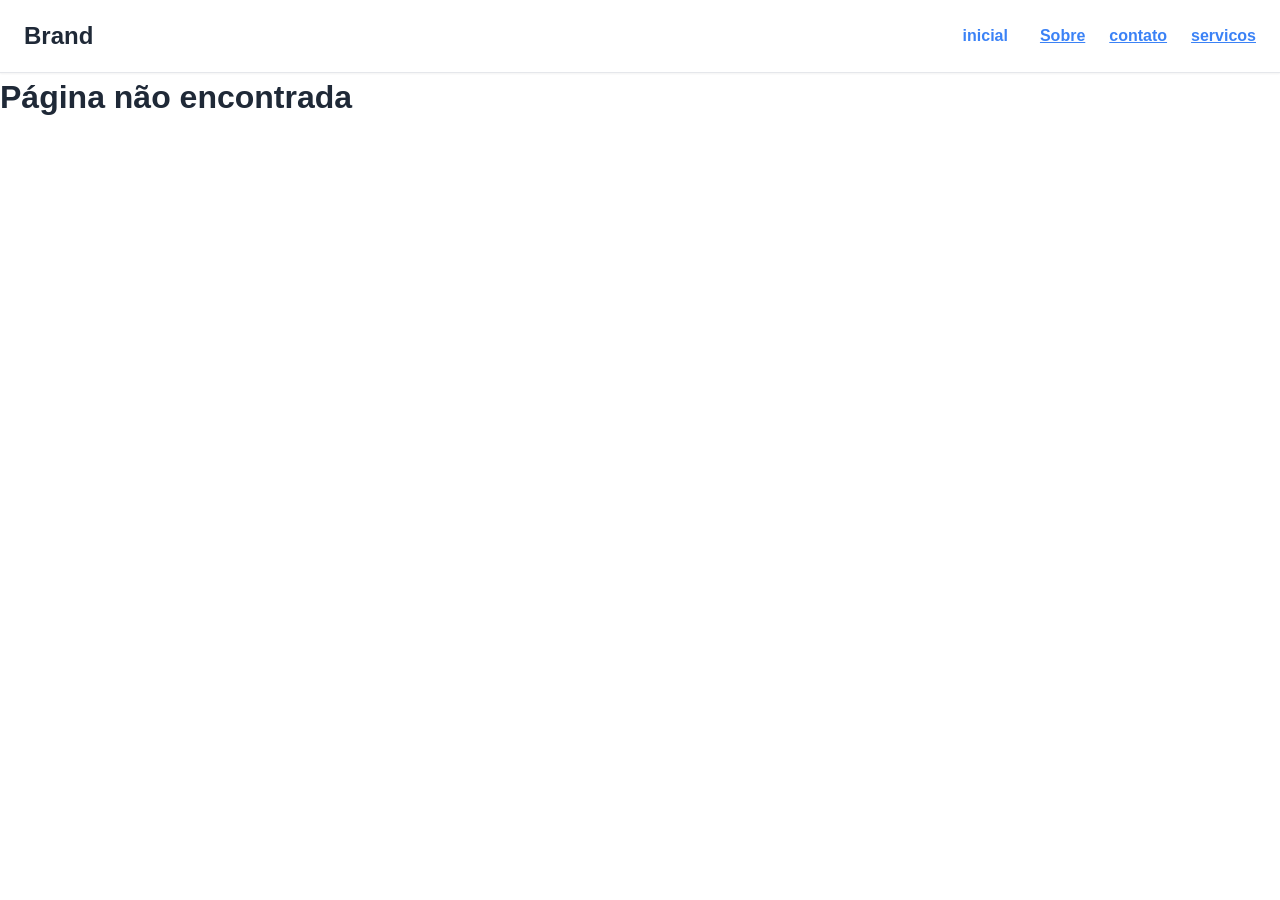
==== index.html @ c13d387d "feat: formulário de captura de contato" ====
<html lang="pt-br">
<head>
    <meta charset="UTF-8">
    <meta name="viewport" content="width= 1.0, initial-scale=1.0">
    <title>APP livros</title>
    <link rel="stylesheet" href="src/css/microframework.css">
</head>
<body>
    <header id="navbar">
    </header>
    <main id="app"></main>
 


    <!-- <script src="src/js/app.js"></script> -->
    <scrpt src="testeArray.js"></scrpt>
    <script src="testeObjetos.js"></script>

     <script src="src/js/main.js" type="module"></script>
</body>
</html>
---- src/css/microframework.css ----
*{margin:0;padding:0;box-sizing:border-box}
:root{
  --bem-primary:#3b82f6;
  --bem-secondary:#8b5cf6;
  --bem-success:#10b981;
  --bem-danger:#ef4444;
  --bem-warning:#f59e0b;
  --bem-dark:#1f2937;
  --bem-light:#f3f4f6;
  --bem-bg:#ffffff;
  --bem-surface:#ffffff;
  --bem-text:#1f2937;
  --bem-text-muted:#6b7280;
  --bem-border:#e5e7eb;
  --bem-spacing-xs:.25rem;
  --bem-spacing-sm:.5rem;
  --bem-spacing-md:1rem;
  --bem-spacing-lg:1.5rem;
  --bem-spacing-xl:2rem;
  --bem-font-base:-apple-system, BlinkMacSystemFont, 'Segoe UI', Roboto, Oxygen, Ubuntu, Cantarell, sans-serif;
  --bem-font-mono:'Courier New', monospace;
  --bem-radius-sm:.25rem;
  --bem-radius-md:.5rem;
  --bem-radius-lg:1rem;
  --bem-shadow-sm:0 1px 2px 0 rgba(0,0,0,.05);
  --bem-shadow-md:0 4px 6px -1px rgba(0,0,0,.1);
  --bem-shadow-lg:0 10px 15px -3px rgba(0,0,0,.1);
}
[data-theme="dia"]{
  --bem-primary:#8b5cf6;
  --bem-bg:#f5f5f7;
}
[data-theme="tarde"]{
  --bem-primary:#f97316;
  --bem-secondary:#d946ef;
  --bem-bg:#fdf5ee;
  --bem-surface:#fffaf7;
  --bem-text-muted:#78716c;
  --bem-border:#e7d5c4;
  --bem-light:#fae8d5;
}
[data-theme="noite"]{
  --bem-primary:#2dd4bf;
  --bem-secondary:#a78bfa;
  --bem-success:#34d399;
  --bem-danger:#f87171;
  --bem-bg:#0f172a;
  --bem-surface:#1e293b;
  --bem-text:#f1f5f9;
  --bem-text-muted:#94a3b8;
  --bem-border:#334155;
  --bem-light:#334155;
}
body{
  font-family:var(--bem-font-base);
  line-height:1.5;
  color:var(--bem-text);
  background:var(--bem-bg);
  transition:background .25s, color .25s;
}
.bem-container{
  width:100%;
  max-width:1200px;
  margin:0 auto;
  padding:0 var(--bem-spacing-md);
}
.bem-container--fluid{ max-width:100% }
.bem-container--narrow{ max-width:800px }
.bem-grid { display: grid; gap: var(--bem-spacing-md) }
.bem-btn{
  display:inline-flex;
  align-items:center;
  justify-content:center;
  padding:var(--bem-spacing-sm) var(--bem-spacing-lg);
  font-size:1rem;
  font-weight:500;
  border:none;
  border-radius:var(--bem-radius-md);
  cursor:pointer;
  transition:all .2s ease;
  text-decoration:none;
  gap:var(--bem-spacing-sm);
}
.bem-btn:hover{ transform:translateY(-1px);box-shadow:var(--bem-shadow-md) }
.bem-btn:active{ transform:translateY(0) }
.bem-btn--primary{ background-color:var(--bem-primary);color:#fff }
.bem-btn--primary:hover{ filter:brightness(.9) }
.bem-btn--secondary{ background-color:var(--bem-secondary);color:#fff }
.bem-btn--secondary:hover{ filter:brightness(.9) }
.bem-btn--success{ background-color:var(--bem-success);color:#fff }
.bem-btn--danger{ background-color:var(--bem-danger);color:#fff }
.bem-btn--outline{
  background-color:transparent;
  border:2px solid var(--bem-primary);
  color:var(--bem-primary);
}
.bem-btn--outline:hover{ background-color:var(--bem-primary);color:#fff }
.bem-btn--sm{ padding:var(--bem-spacing-xs) var(--bem-spacing-md);font-size:.875rem }
.bem-btn--lg{ padding:var(--bem-spacing-md) var(--bem-spacing-xl);font-size:1.125rem }
.bem-btn--block{ width:100% }
.bem-btn:disabled,.bem-btn--disabled{ opacity:.5;cursor:not-allowed;pointer-events:none }
.bem-btn__icon{ display:inline-flex;font-size:1.25em }
.bem-btn__text{ display:inline-flex }
.bem-card{
  background-color:var(--bem-surface);
  border-radius:var(--bem-radius-lg);
  box-shadow:var(--bem-shadow-md);
  overflow:hidden;
  transition:all .3s ease;
}
.bem-card:hover{ box-shadow:var(--bem-shadow-lg);transform:translateY(-2px) }
.bem-card--flat{ box-shadow:none;border:1px solid var(--bem-border) }
.bem-card__header{ padding:var(--bem-spacing-lg);border-bottom:1px solid var(--bem-border) }
.bem-card__title{ font-size:1.25rem;font-weight:600;margin:0;color:var(--bem-text) }
.bem-card__subtitle{ font-size:.875rem;color:var(--bem-text-muted);margin-top:var(--bem-spacing-xs) }
.bem-card__body{ padding:var(--bem-spacing-lg) }
.bem-card__footer{
  padding:var(--bem-spacing-lg);
  border-top:1px solid var(--bem-border);
  background-color:var(--bem-light);
}
.bem-card__image{ width:100%;height:auto;display:block }
.bem-card__actions{ display:flex;gap:var(--bem-spacing-sm);align-items:center }
.bem-form{ display:flex;flex-direction:column;gap:var(--bem-spacing-md) }
.bem-form__group{ display:flex;flex-direction:column;gap:var(--bem-spacing-xs) }
.bem-form__label{ font-weight:500;font-size:.875rem;color:var(--bem-text) }
.bem-form__label--required::after{ content:' *';color:var(--bem-danger) }
.bem-form__input,
.bem-form__textarea,
.bem-form__select{
  width:100%;
  padding:var(--bem-spacing-sm) var(--bem-spacing-md);
  border:2px solid var(--bem-border);
  border-radius:var(--bem-radius-md);
  font-size:1rem;
  font-family:inherit;
  transition:all .2s ease;
  background:var(--bem-surface);
  color:var(--bem-text);
}
.bem-form__input:focus,
.bem-form__textarea:focus,
.bem-compare__range:focus-visible{
  opacity:.01;
  outline:3px solid var(--bem-primary);
  outline-offset:-3px;
}
@keyframes bem-fade-in{ from{ opacity:0}to{ opacity:1}}
@keyframes bem-slide-up{ from{ opacity:0;transform:translateY(20px)}to{ opacity:1;transform:translateY(0)}}
@keyframes bem-scale-up{ from{ opacity:0;transform:scale(0.95)}to{ opacity:1;transform:scale(1)}}
.bem-animate-fade-in{ animation:bem-fade-in 0.3s ease forwards}
.bem-animate-slide-up{ animation:bem-slide-up 0.4s ease forwards}
.bem-grid-auto{ display:grid;grid-template-columns:repeat(auto-fit, minmax(280px, 1fr));gap:var(--bem-spacing-md)}
.bem-flex-1{ flex:1}
.bem-flex-wrap{ flex-wrap:wrap}
.bem-h-screen{ height:100vh}
.bem-min-h-screen{ min-height:100vh}
.bem-w-screen{ width:100vw}
.bem-m-0{ margin:0}
.bem-p-0{ padding:0}
.bem-mx-auto{ margin-left:auto;margin-right:auto}
.bem-my-auto{ margin-top:auto;margin-bottom:auto}
.bem-mt-auto{ margin-top:auto}
.bem-pt-xl{ padding-top:var(--bem-spacing-xl)}
.bem-pb-xl{ padding-bottom:var(--bem-spacing-xl)}
.bem-px-lg{ padding-left:var(--bem-spacing-lg);padding-right:var(--bem-spacing-lg)}
.bem-gap-lg{ gap:var(--bem-spacing-lg)}
.bem-gap-xl{ gap:var(--bem-spacing-xl)}
.bem-text-primary{ color:var(--bem-primary)}
.bem-text-secondary{ color:var(--bem-secondary)}
.bem-text-success{ color:var(--bem-success)}
.bem-text-danger{ color:var(--bem-danger)}
.bem-text-muted-util{ color:var(--bem-text-muted)}
.bem-font-bold{ font-weight:700}
.bem-font-medium{ font-weight:500}
.bem-text-xl{ font-size:1.25rem}
.bem-text-2xl{ font-size:1.5rem}
.bem-text-xs{ font-size:0.75rem}
.bem-text-sm{ font-size:0.875rem}
.bem-icon-lg{ font-size:2rem;display:inline-flex;justify-content:center;align-items:center}
.bem-text-underline{ text-decoration:underline}
.bem-bg-glass{ background-color:rgba(255,255,255,.2);backdrop-filter:blur(4px);border:1px solid rgba(255,255,255,.3)}
[data-theme="noite"] .bem-bg-glass{ background-color:rgba(15,23,42,.4);border-color:rgba(255,255,255,.1)}
.bem-border-primary{ border-color:var(--bem-primary)}
.bem-border-top-primary{ border-top:3px solid var(--bem-primary)}
.bem-border-top-secondary{ border-top:3px solid var(--bem-secondary)}
.bem-border-left-success{ border-left-color:var(--bem-success)}
.bem-border-default{ border:1px solid var(--bem-border)}
.bem-max-w-xxs{ max-width:220px}
.bem-max-w-xs{ max-width:280px}
.bem-max-w-sm{ max-width:400px}
.bem-form__input--error,.bem-form__textarea--error,.bem-form__select--error{ border-color:var(--bem-danger) }
.bem-form__input--success,.bem-form__textarea--success,.bem-form__select--success{ border-color:var(--bem-success) }
.bem-form__textarea{ min-height:100px;resize:vertical }
.bem-form__help{ font-size:.875rem;color:var(--bem-text-muted) }
.bem-form__error{ font-size:.875rem;color:var(--bem-danger) }
.bem-form__checkbox,.bem-form__radio{ display:flex;align-items:center;gap:var(--bem-spacing-sm) }
.bem-form__checkbox input,.bem-form__radio input{ width:auto }
.bem-alert{
  padding:var(--bem-spacing-md);
  border-radius:var(--bem-radius-md);
  border-left:4px solid;
  display:flex;
  align-items:flex-start;
  gap:var(--bem-spacing-sm);
}
.bem-alert--info{ background-color:#dbeafe;border-color:var(--bem-primary);color:#1e40af }
.bem-alert--success{ background-color:#d1fae5;border-color:var(--bem-success);color:#065f46 }
.bem-alert--warning{ background-color:#fef3c7;border-color:var(--bem-warning);color:#92400e }
.bem-alert--danger{ background-color:#fee2e2;border-color:var(--bem-danger);color:#991b1b }
.bem-alert__icon{ font-size:1.25rem;flex-shrink:0 }
.bem-alert__content{ flex:1 }
.bem-alert__title{ font-weight:600;margin-bottom:var(--bem-spacing-xs) }
.bem-alert__message{ font-size:.875rem }
.bem-alert__close{
  background:none;border:none;cursor:pointer;padding:0;
  font-size:1.25rem;opacity:.6;transition:opacity .2s;
  color:inherit;
}
.bem-alert__close:hover{ opacity:1 }
.bem-navbar{
  display:flex;
  align-items:center;
  justify-content:space-between;
  padding:var(--bem-spacing-md) var(--bem-spacing-lg);
  background-color:var(--bem-surface);
  box-shadow:var(--bem-shadow-sm);
  border-bottom:1px solid var(--bem-border);
  transition:background .25s;
  position:sticky; top:0; z-index:100;
}
.bem-navbar--dark{ background-color:var(--bem-dark);color:#fff }
.bem-navbar__brand{ font-size:1.5rem;font-weight:700;text-decoration:none;color:inherit }
.bem-navbar__menu{ display:flex;gap:var(--bem-spacing-lg);list-style:none;align-items:center }
.bem-navbar__item{ display:inline-flex }
.bem-navbar__link{ text-decoration:none;color:var(--bem-text-muted);padding:var(--bem-spacing-sm);transition:color .2s }
.bem-navbar__link:hover{ color:var(--bem-primary) }
.bem-navbar__link--active{ color:var(--bem-primary);font-weight:600 }
.bem-navbar__toggle{ display:none;background:none;border:none;font-size:1.5rem;cursor:pointer;color:var(--bem-text) }
.bem-modal{
  position:fixed;inset:0;
  background-color:rgba(0,0,0,.5);
  display:flex;align-items:center;justify-content:center;
  z-index:1000;padding:var(--bem-spacing-md);
  animation:bem-fade-in 0.2s ease forwards;
}
.bem-modal--hidden{ display:none }
.bem-modal__dialog{
  background-color:var(--bem-surface);
  border-radius:var(--bem-radius-lg);
  box-shadow:var(--bem-shadow-lg);
  max-width:500px;width:100%;max-height:90vh;overflow:auto;
  animation:bem-scale-up 0.3s cubic-bezier(0.175, 0.885, 0.32, 1.275) forwards;
}
.bem-modal__header{
  padding:var(--bem-spacing-lg);
  border-bottom:1px solid var(--bem-border);
  display:flex;align-items:center;justify-content:space-between;
}
.bem-modal__title{ font-size:1.25rem;font-weight:600;margin:0;color:var(--bem-text) }
.bem-modal__close{
  background:none;border:none;font-size:1.5rem;cursor:pointer;
  padding:0;color:var(--bem-text-muted);transition:color .2s;
}
.bem-modal__close:hover{ color:var(--bem-text) }
.bem-modal__body{ padding:var(--bem-spacing-lg) }
.bem-modal__footer{
  padding:var(--bem-spacing-lg);
  border-top:1px solid var(--bem-border);
  display:flex;gap:var(--bem-spacing-sm);justify-content:flex-end;
}
.bem-navbar__checkbox{ display:none }
.bem-theme-toggle{
  position:fixed;bottom:1.5rem;right:1.5rem;z-index:9999;
  display:flex;gap:.25rem;
  background:var(--bem-surface);
  padding:.375rem;
  border-radius:9999px;
  box-shadow:var(--bem-shadow-lg);
  border:1px solid var(--bem-border);
  transition:background .25s, border-color .25s;
}
.bem-theme-toggle__btn{
  background:none;border:none;cursor:pointer;
  font-size:1.125rem;padding:.375rem .5rem;
  border-radius:9999px;transition:background .15s;
  line-height:1;color:var(--bem-text);
}
.bem-theme-toggle__btn:hover{ background:var(--bem-light) }
.bem-theme-toggle__btn--active{ background:var(--bem-primary);color:#fff }
.bem-text-center{ text-align:center }
.bem-text-left{ text-align:left }
.bem-text-right{ text-align:right }
.bem-mt-sm{ margin-top:var(--bem-spacing-sm) }
.bem-mt-md{ margin-top:var(--bem-spacing-md) }
.bem-mt-lg{ margin-top:var(--bem-spacing-lg) }
.bem-mb-sm{ margin-bottom:var(--bem-spacing-sm) }
.bem-mb-md{ margin-bottom:var(--bem-spacing-md) }
.bem-mb-lg{ margin-bottom:var(--bem-spacing-lg) }
.bem-p-sm{ padding:var(--bem-spacing-sm) }
.bem-p-md{ padding:var(--bem-spacing-md) }
.bem-p-lg{ padding:var(--bem-spacing-lg) }
.bem-flex{ display:flex }
.bem-flex-col{ flex-direction:column }
.bem-items-center{ align-items:center }
.bem-justify-center{ justify-content:center }
.bem-justify-between{ justify-content:space-between }
.bem-gap-sm{ gap:var(--bem-spacing-sm) }
.bem-gap-md{ gap:var(--bem-spacing-md) }
.bem-w-full{ width:100% }
.bem-h-full{ height:100% }
.bem-rounded{ border-radius:var(--bem-radius-md) }
.bem-rounded-full{ border-radius:9999px }
.bem-shadow{ box-shadow:var(--bem-shadow-md) }
.bem-shadow-lg{ box-shadow:var(--bem-shadow-lg) }
.bem-grid-auto-4{ display:grid;grid-template-columns:repeat(auto-fit, minmax(60px, 1fr))}
@media(max-width:768px){
  .bem-grid--cols-2,.bem-grid--cols-3,.bem-grid--cols-4 { grid-template-columns: 1fr }
  .bem-navbar__menu{ display:none }
  .bem-navbar__toggle{ display:block; cursor:pointer; margin-left:auto; }
  .bem-hide-mobile{ display:none !important }
  .bem-navbar__checkbox:checked ~ .bem-navbar__menu {
    display:flex !important;
    flex-direction:column;
    align-items: stretch;
    position:absolute; top:100%; left:0; right:0;
    background-color:var(--bem-surface);
    padding:var(--bem-spacing-md);
    box-shadow:var(--bem-shadow-md);
    animation:bem-slide-up 0.3s forwards;
    z-index: 1000;
  }
}
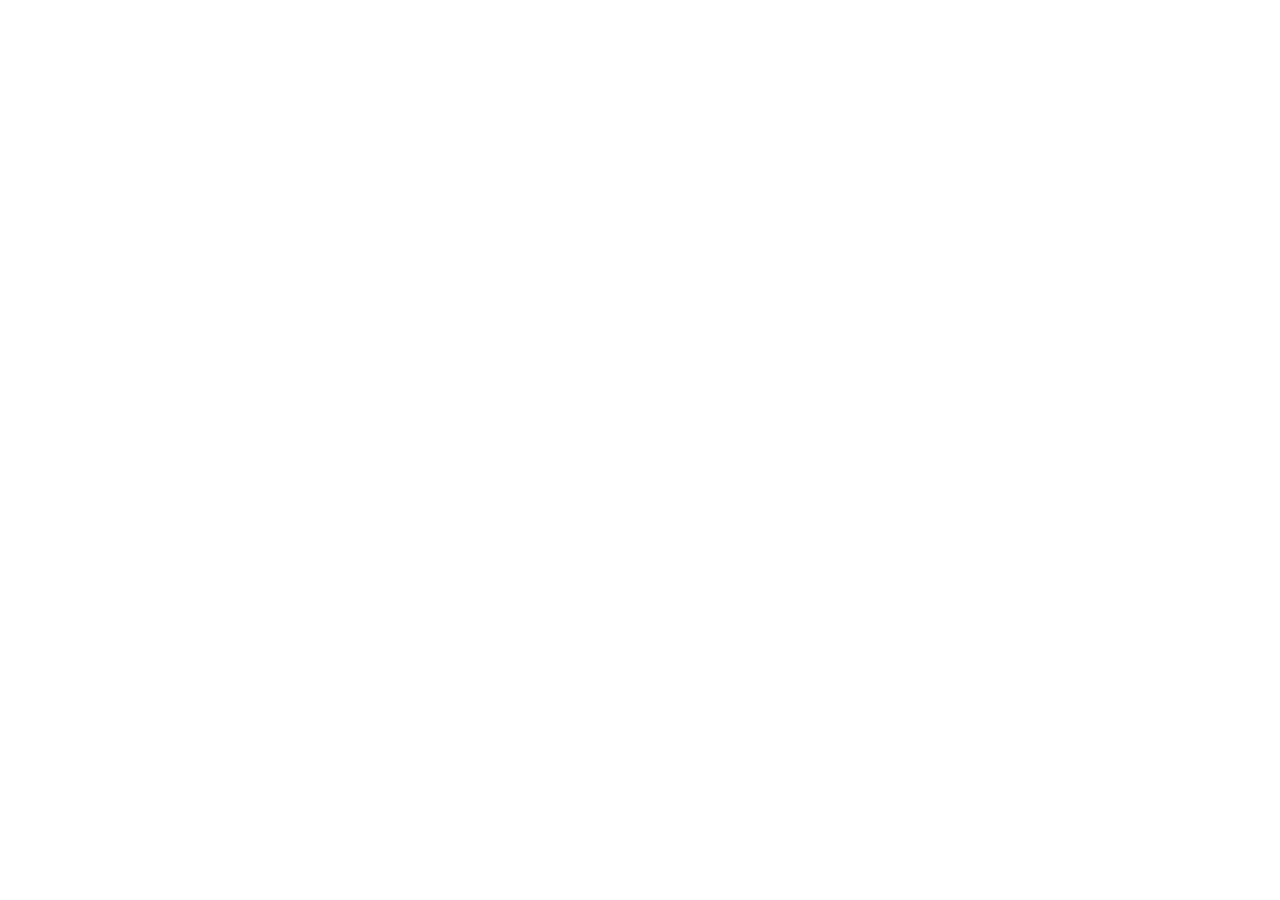
==== commit be271fbf: "teste" ====
--- a/index.html
+++ b/index.html
@@ -15,6 +15,7 @@
     <!-- <script src="src/js/app.js"></script> -->
     <scrpt src="testeArray.js"></scrpt>
     <script src="testeObjetos.js"></script>
+    <script src="src/css/style.css"></script>
 
      <script src="src/js/main.js" type="module"></script>
 </body>
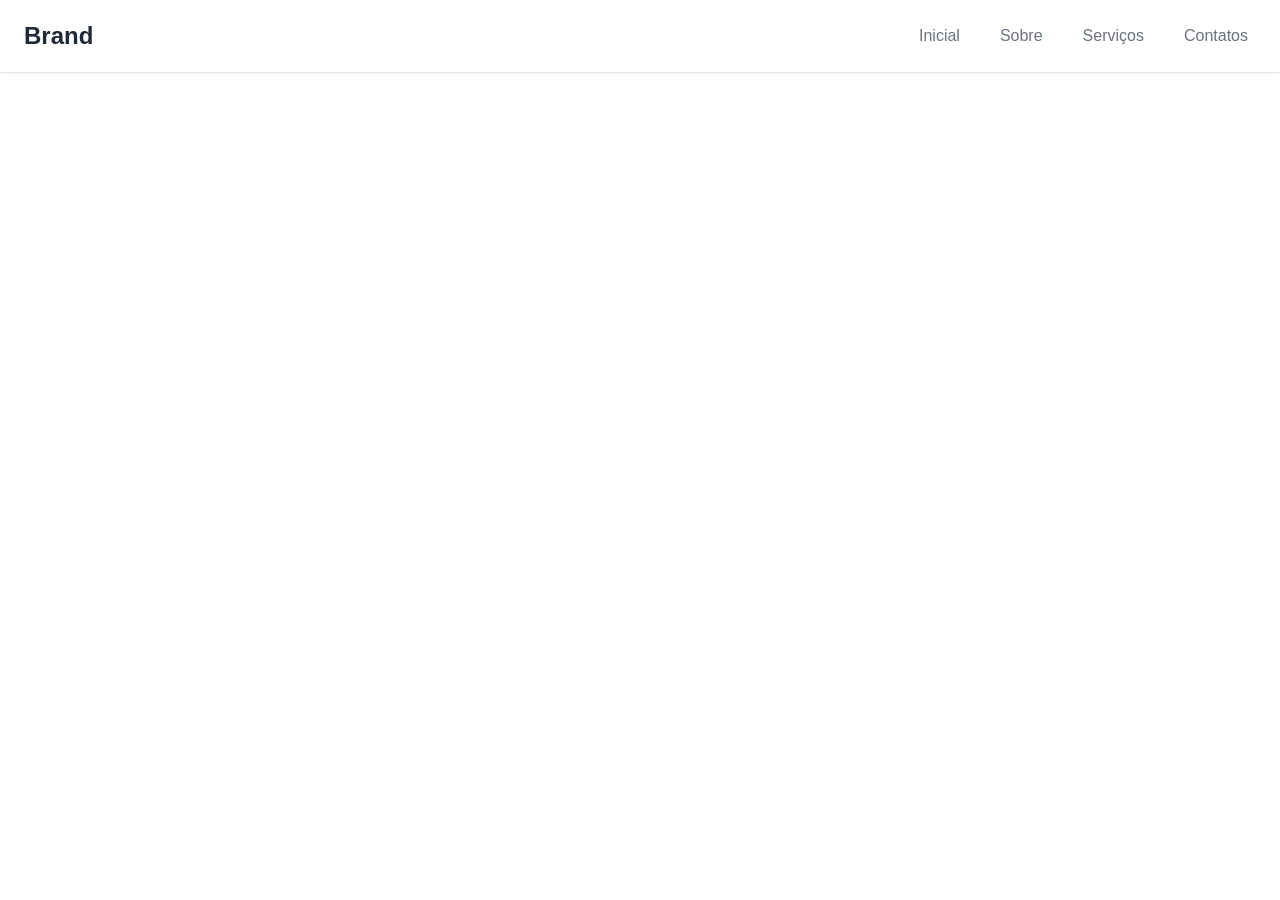
==== commit 3b26670d: "testev2" ====
--- a/index.html
+++ b/index.html
@@ -1,3 +1,4 @@
+<!DOCTYPE html>
 <html lang="pt-br">
 <head>
     <meta charset="UTF-8">
@@ -13,9 +14,9 @@
 
 
     <!-- <script src="src/js/app.js"></script> -->
-    <scrpt src="testeArray.js"></scrpt>
-    <script src="testeObjetos.js"></script>
-    <script src="src/css/style.css"></script>
+    <!-- <scrpt src="testeArray.js"></scrpt>
+    <script src="testeObjetos.js"></script> -->
+    <!-- <script src="src/css/style.css"></script> -->
 
      <script src="src/js/main.js" type="module"></script>
 </body>
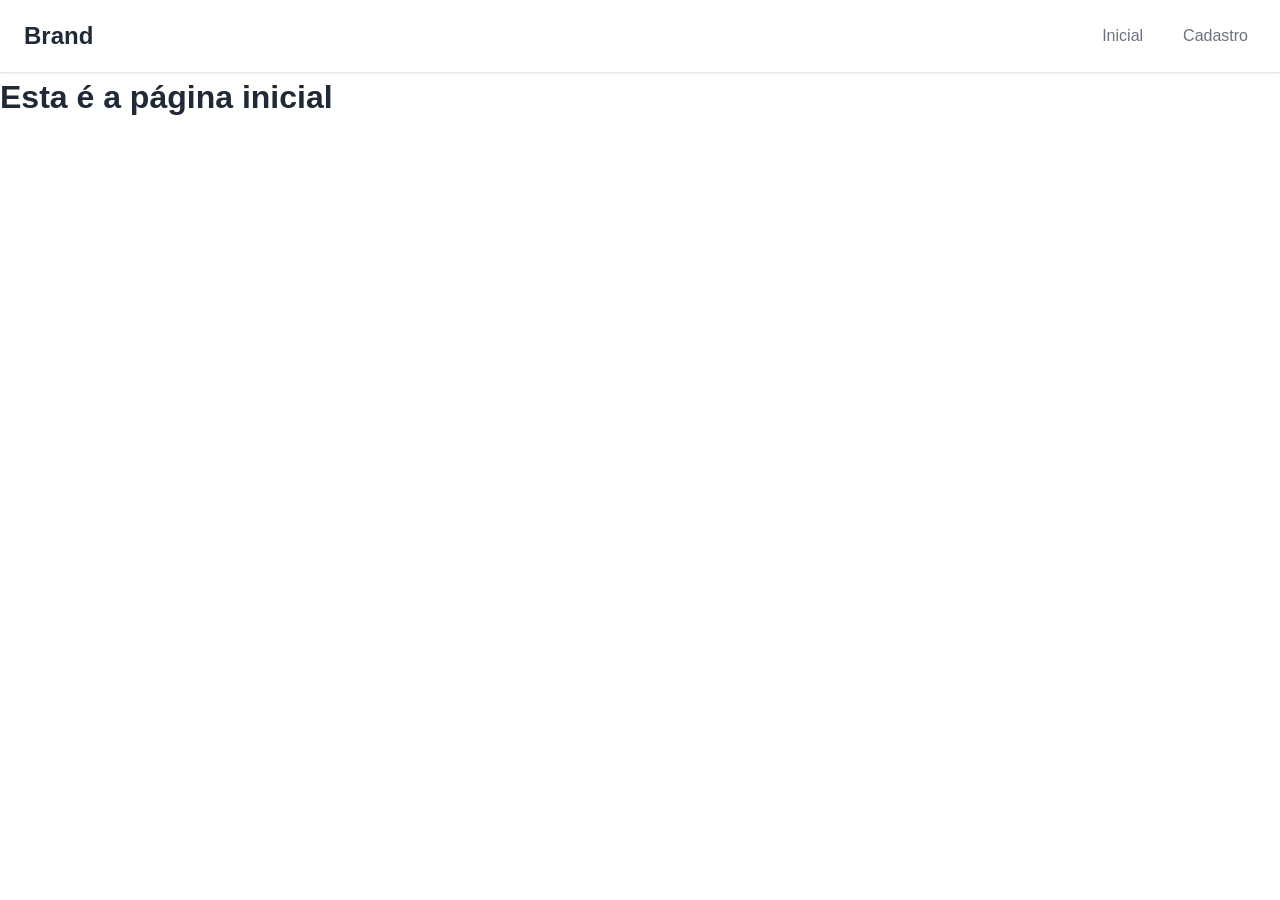
==== commit e3f56712: "feat: criação tela de cadastro com cep API sem css (corrigir erros dps)" ====
--- a/index.html
+++ b/index.html
@@ -17,7 +17,6 @@
     <!-- <scrpt src="testeArray.js"></scrpt>
     <script src="testeObjetos.js"></script> -->
     <!-- <script src="src/css/style.css"></script> -->
-
      <script src="src/js/main.js" type="module"></script>
 </body>
 </html>
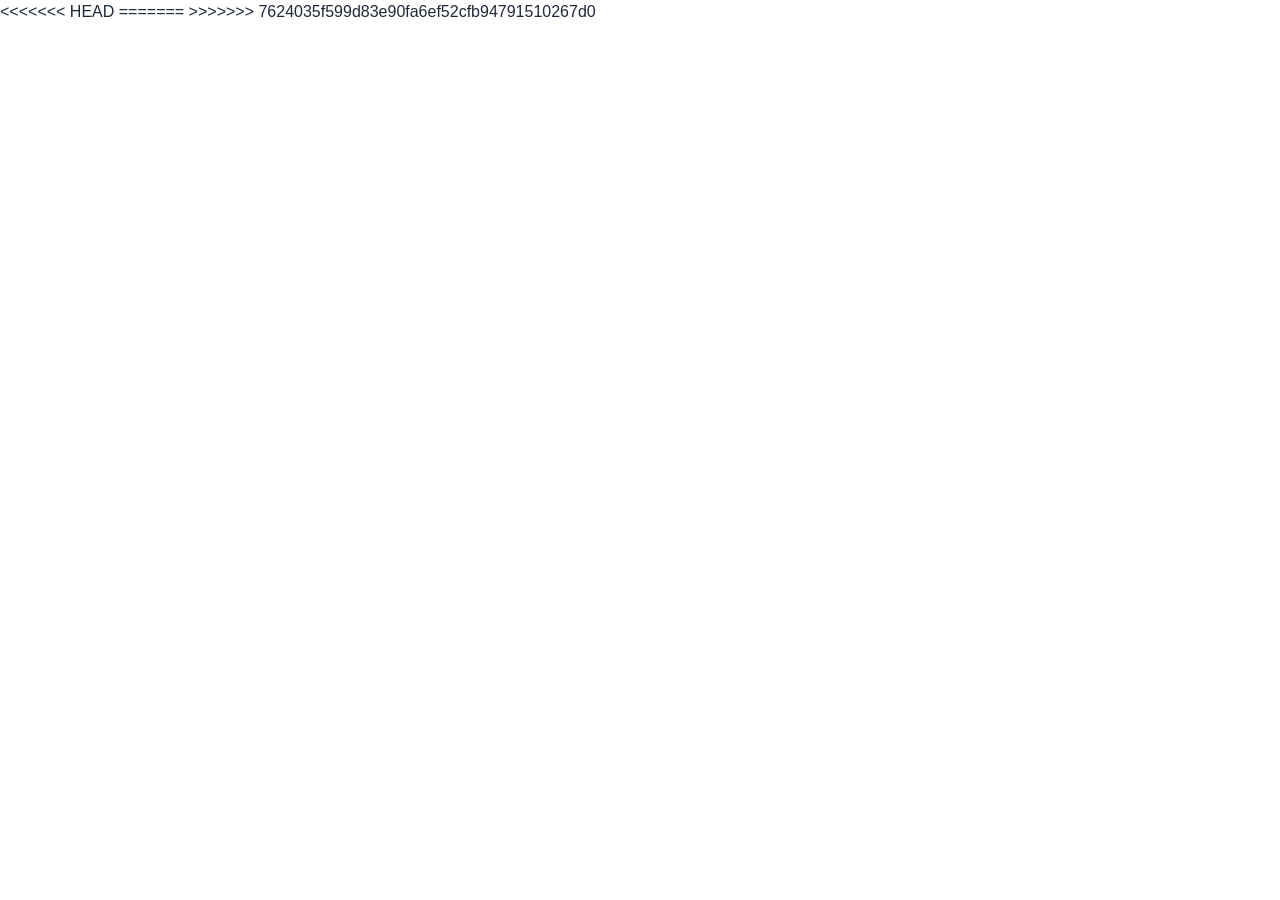
==== commit 00fe9ab5: "2.0" ====
--- a/index.html
+++ b/index.html
@@ -17,6 +17,10 @@
     <!-- <scrpt src="testeArray.js"></scrpt>
     <script src="testeObjetos.js"></script> -->
     <!-- <script src="src/css/style.css"></script> -->
+<<<<<<< HEAD
+=======
+
+>>>>>>> 7624035f599d83e90fa6ef52cfb94791510267d0
      <script src="src/js/main.js" type="module"></script>
 </body>
 </html>
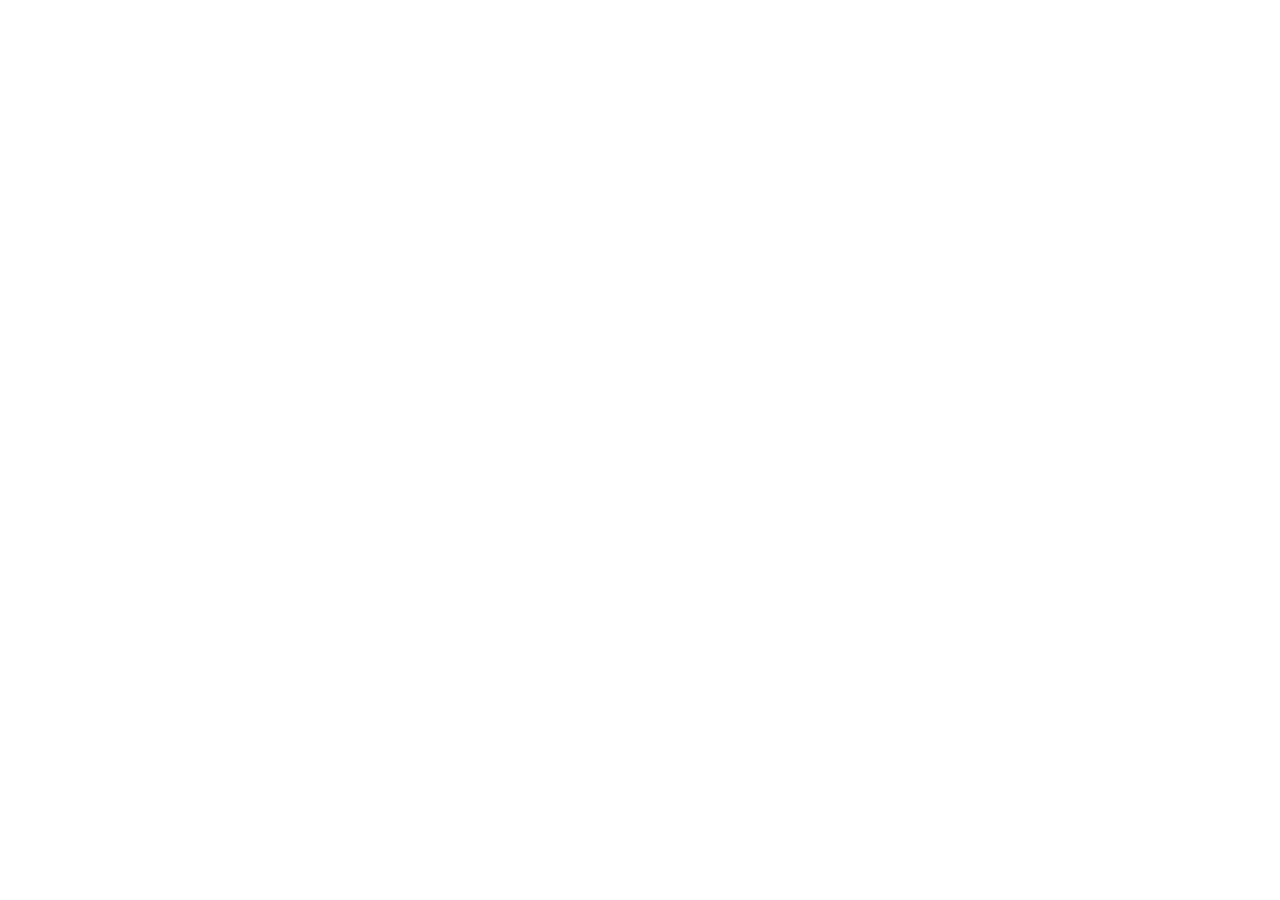
==== commit 42915eed: "começo do projeto app de receitas" ====
--- a/index.html
+++ b/index.html
@@ -17,10 +17,7 @@
     <!-- <scrpt src="testeArray.js"></scrpt>
     <script src="testeObjetos.js"></script> -->
     <!-- <script src="src/css/style.css"></script> -->
-<<<<<<< HEAD
-=======
-
->>>>>>> 7624035f599d83e90fa6ef52cfb94791510267d0
+     
      <script src="src/js/main.js" type="module"></script>
 </body>
 </html>
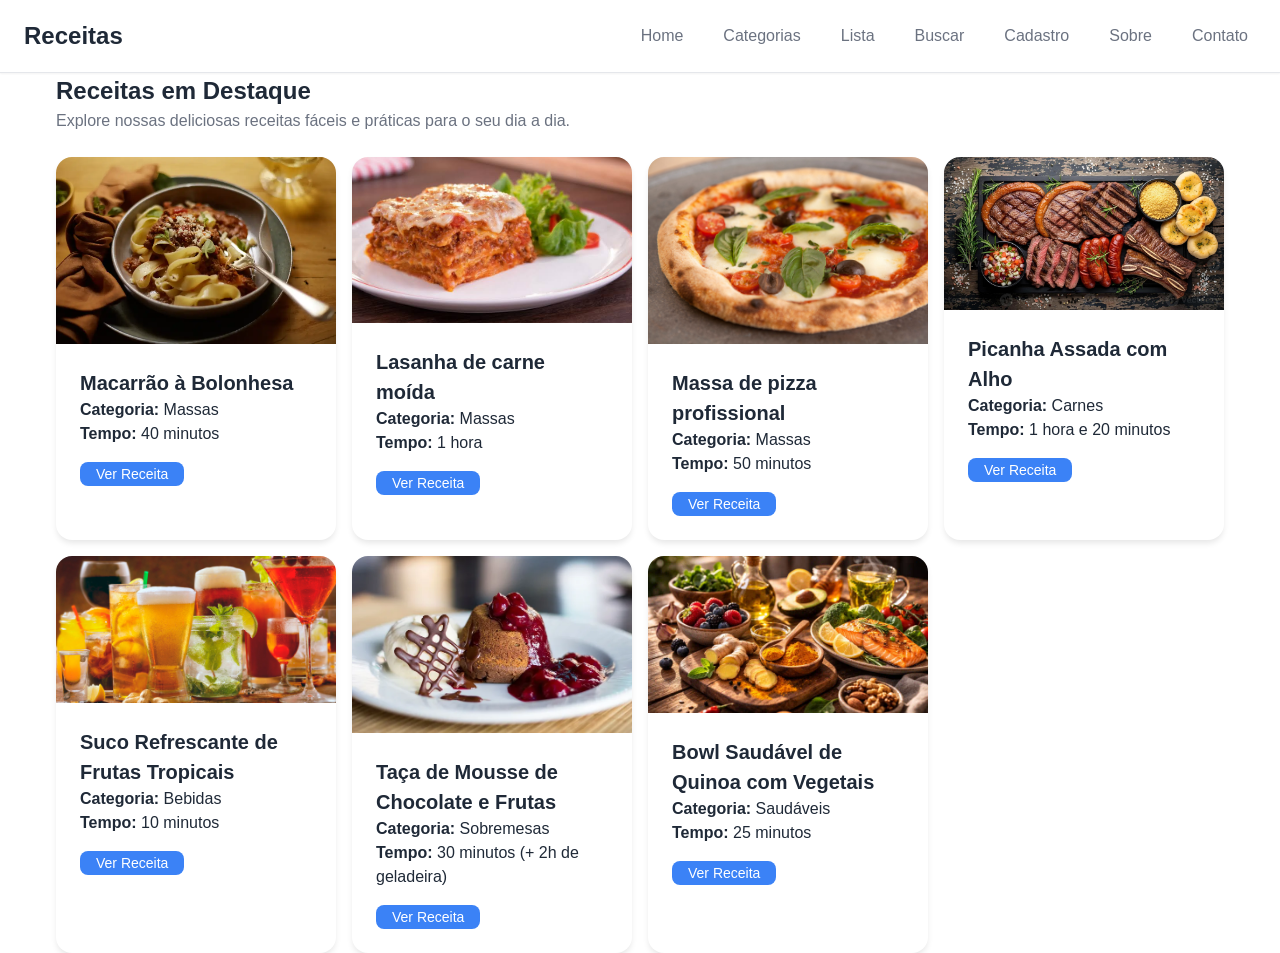
==== commit 2ef6ef22: "alterações com ia" ====
--- a/index.html
+++ b/index.html
@@ -2,8 +2,8 @@
 <html lang="pt-br">
 <head>
     <meta charset="UTF-8">
-    <meta name="viewport" content="width= 1.0, initial-scale=1.0">
-    <title>APP livros</title>
+    <meta name="viewport" content="width=device-width, initial-scale=1.0">
+    <title>App de Receitas</title>
     <link rel="stylesheet" href="src/css/microframework.css">
 </head>
 <body>
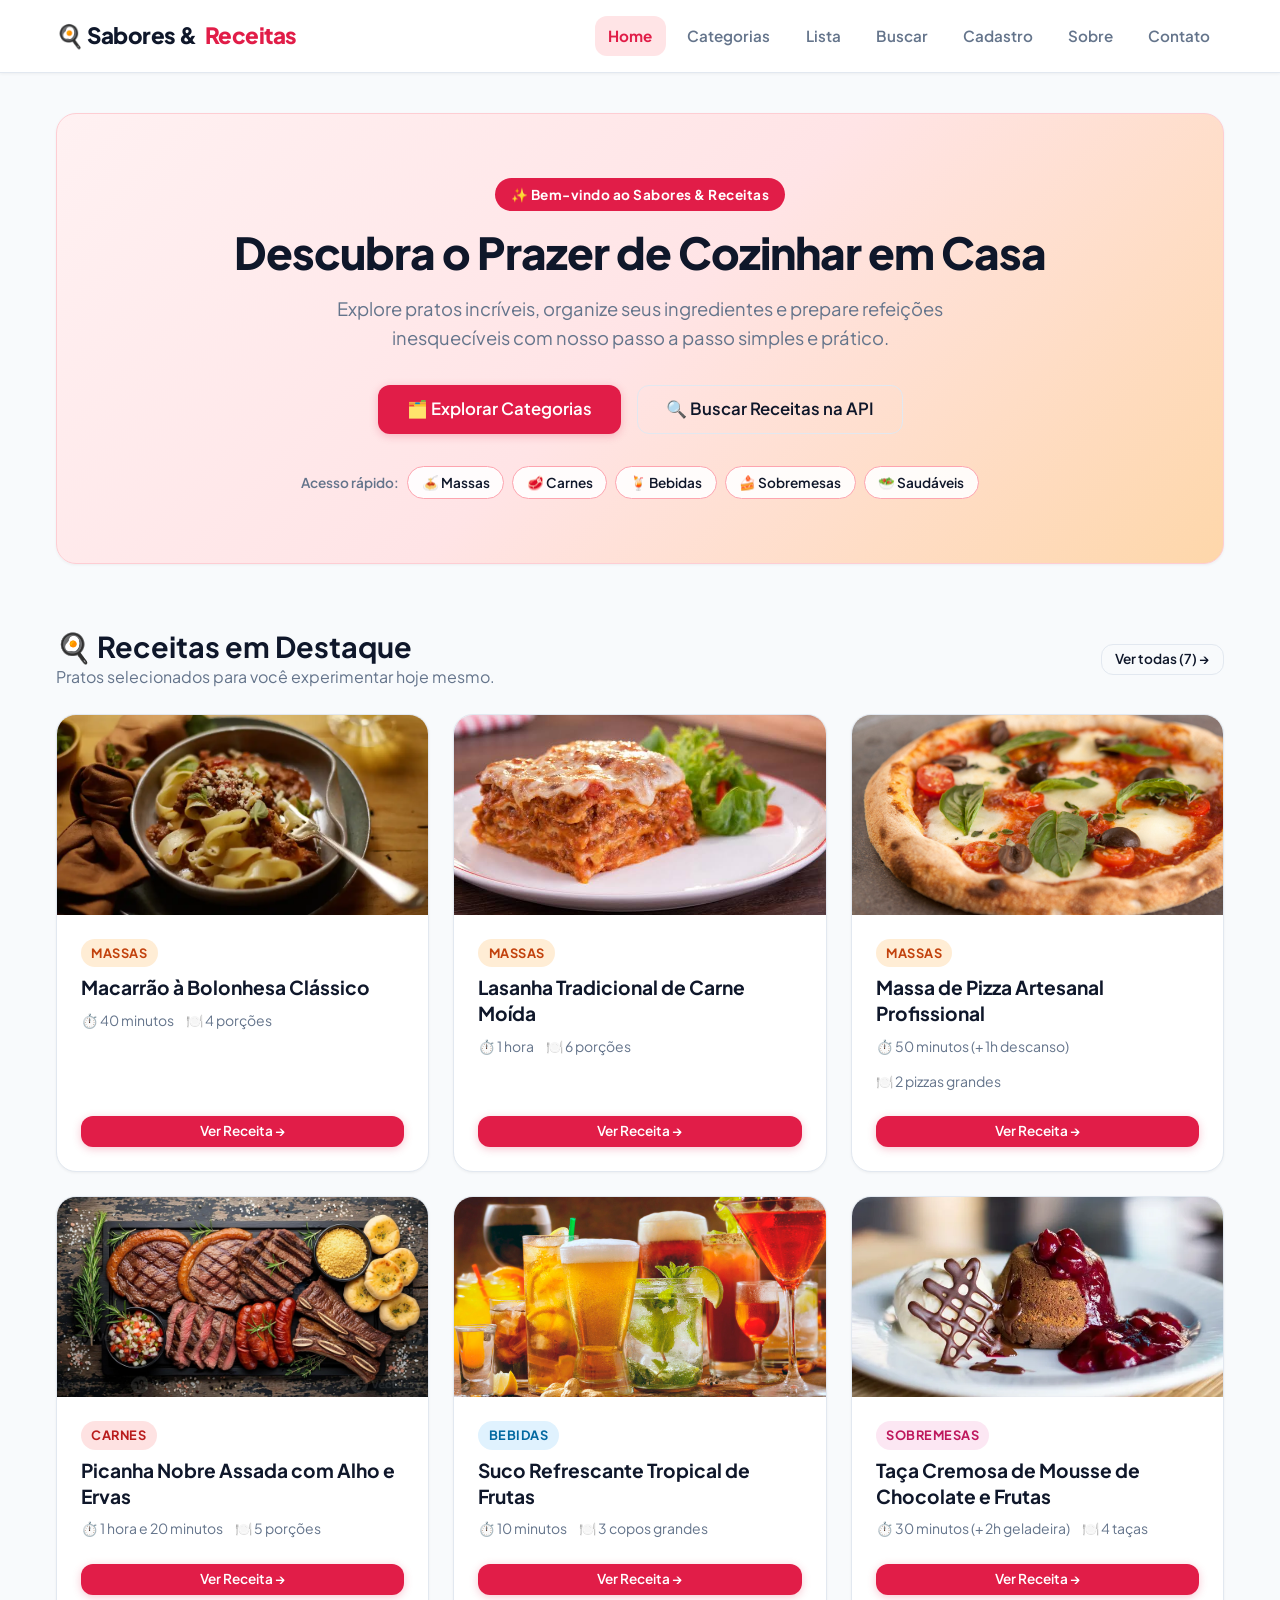
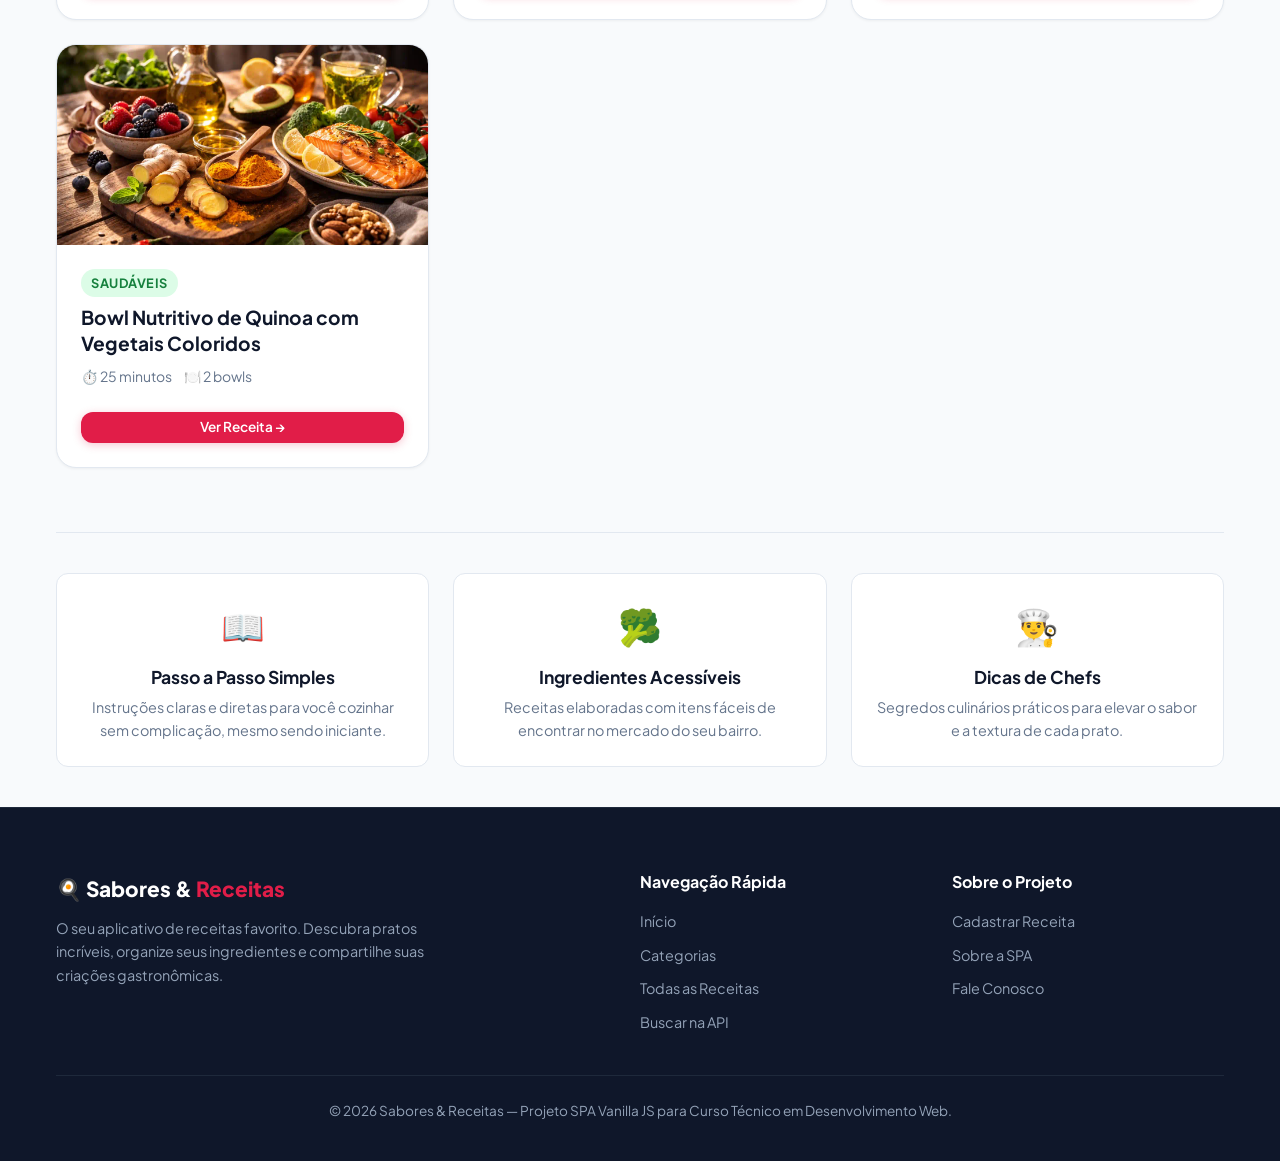
==== commit 34750e73: "alterações finais do projeto 2.0" ====
--- a/index.html
+++ b/index.html
@@ -3,21 +3,14 @@
 <head>
     <meta charset="UTF-8">
     <meta name="viewport" content="width=device-width, initial-scale=1.0">
-    <title>App de Receitas</title>
-    <link rel="stylesheet" href="src/css/microframework.css">
+    <title>🍳 Sabores & Receitas | App de Receitas</title>
+    <link rel="stylesheet" href="src/css/style.css">
 </head>
 <body>
-    <header id="navbar">
-    </header>
+    <header id="navbar"></header>
     <main id="app"></main>
- 
+    <footer id="footer"></footer>
 
-
-    <!-- <script src="src/js/app.js"></script> -->
-    <!-- <scrpt src="testeArray.js"></scrpt>
-    <script src="testeObjetos.js"></script> -->
-    <!-- <script src="src/css/style.css"></script> -->
-     
-     <script src="src/js/main.js" type="module"></script>
+    <script src="src/js/main.js" type="module"></script>
 </body>
 </html>
--- a/src/css/style.css
+++ b/src/css/style.css
@@ -0,0 +1,896 @@
+/* ==========================================================================
+   SABORES & RECEITAS - DESIGN SYSTEM & STYLES (VANILLA CSS / METODOLOGIA BEM)
+   ========================================================================== */
+
+@import url('https://fonts.googleapis.com/css2?family=Plus+Jakarta+Sans:wght@400;500;600;700;800&display=swap');
+
+/* --- 1. Variáveis Globais e Identidade Culinária --- */
+:root {
+  /* Paleta Culinária Gourmet */
+  --bem-primary: #e11d48;        /* Vermelho Chef / Ruby Intenso */
+  --bem-primary-hover: #be123c;
+  --bem-secondary: #ea580c;      /* Laranja Tangerina / Fogo */
+  --bem-secondary-hover: #c2410c;
+  --bem-accent: #059669;         /* Verde Alecrim / Saudável */
+  --bem-accent-hover: #047857;
+  --bem-warning: #f59e0b;        /* Amarelo Açafrão */
+  --bem-danger: #ef4444;         /* Alerta Vermelho */
+  --bem-info: #0284c7;           /* Azul Oceano */
+
+  /* Cores Neutras e Superfícies */
+  --bem-bg: #f8fafc;             /* Fundo da aplicação */
+  --bem-surface: #ffffff;        /* Fundo de cards e modais */
+  --bem-surface-muted: #f1f5f9;  /* Superfícies secundárias */
+  --bem-text: #0f172a;           /* Texto principal (Ardósia Escura) */
+  --bem-text-muted: #64748b;     /* Texto secundário */
+  --bem-border: #e2e8f0;         /* Bordas suaves */
+  --bem-border-focus: #e11d48;   /* Borda de foco nos campos */
+
+  /* Tipografia */
+  --bem-font-base: 'Plus Jakarta Sans', -apple-system, BlinkMacSystemFont, 'Segoe UI', Roboto, sans-serif;
+  --bem-font-heading: 'Plus Jakarta Sans', -apple-system, BlinkMacSystemFont, sans-serif;
+
+  /* Espaçamentos */
+  --bem-spacing-xs: 0.25rem;
+  --bem-spacing-sm: 0.5rem;
+  --bem-spacing-md: 1rem;
+  --bem-spacing-lg: 1.5rem;
+  --bem-spacing-xl: 2.5rem;
+  --bem-spacing-2xl: 4rem;
+
+  /* Raios de Arredondamento */
+  --bem-radius-sm: 0.375rem;
+  --bem-radius-md: 0.75rem;
+  --bem-radius-lg: 1.25rem;
+  --bem-radius-full: 9999px;
+
+  /* Sombras */
+  --bem-shadow-sm: 0 1px 3px 0 rgba(0, 0, 0, 0.05);
+  --bem-shadow-md: 0 4px 12px -2px rgba(15, 23, 42, 0.08);
+  --bem-shadow-lg: 0 12px 24px -4px rgba(15, 23, 42, 0.12);
+  --bem-shadow-hover: 0 20px 30px -8px rgba(225, 29, 72, 0.15);
+}
+
+/* --- 2. Reset e Base --- */
+*, *::before, *::after {
+  margin: 0;
+  padding: 0;
+  box-sizing: border-box;
+}
+
+html {
+  scroll-behavior: smooth;
+  font-size: 16px;
+}
+
+body {
+  font-family: var(--bem-font-base);
+  background-color: var(--bem-bg);
+  color: var(--bem-text);
+  line-height: 1.6;
+  min-height: 100vh;
+  display: flex;
+  flex-direction: column;
+  -webkit-font-smoothing: antialiased;
+}
+
+main#app {
+  flex: 1;
+  padding: var(--bem-spacing-xl) 0;
+}
+
+h1, h2, h3, h4, h5, h6 {
+  font-family: var(--bem-font-heading);
+  color: var(--bem-text);
+  font-weight: 700;
+  line-height: 1.25;
+}
+
+a {
+  color: var(--bem-primary);
+  text-decoration: none;
+  transition: color 0.2s ease;
+}
+
+a:hover {
+  color: var(--bem-primary-hover);
+}
+
+img {
+  max-width: 100%;
+  height: auto;
+  display: block;
+}
+
+/* --- 3. Contêineres e Grid BEM --- */
+.bem-container {
+  width: 100%;
+  max-width: 1200px;
+  margin: 0 auto;
+  padding: 0 var(--bem-spacing-md);
+}
+
+.bem-container--narrow {
+  max-width: 760px;
+}
+
+.bem-grid-auto {
+  display: grid;
+  grid-template-columns: repeat(auto-fill, minmax(290px, 1fr));
+  gap: var(--bem-spacing-lg);
+}
+
+.bem-grid-2 {
+  display: grid;
+  grid-template-columns: repeat(2, 1fr);
+  gap: var(--bem-spacing-lg);
+}
+
+@media (max-width: 768px) {
+  .bem-grid-2 {
+    grid-template-columns: 1fr;
+  }
+}
+
+/* --- 4. Navbar BEM --- */
+.bem-navbar {
+  position: sticky;
+  top: 0;
+  z-index: 1000;
+  background-color: var(--bem-surface);
+  border-bottom: 1px solid var(--bem-border);
+  box-shadow: var(--bem-shadow-sm);
+  backdrop-filter: blur(8px);
+  background-color: rgba(255, 255, 255, 0.95);
+}
+
+.bem-navbar__container {
+  max-width: 1200px;
+  margin: 0 auto;
+  padding: var(--bem-spacing-md) var(--bem-spacing-md);
+  display: flex;
+  align-items: center;
+  justify-content: space-between;
+}
+
+.bem-navbar__brand {
+  display: flex;
+  align-items: center;
+  gap: 0.5rem;
+  font-size: 1.4rem;
+  font-weight: 800;
+  color: var(--bem-text);
+  text-decoration: none;
+  letter-spacing: -0.5px;
+}
+
+.bem-navbar__brand span {
+  color: var(--bem-primary);
+}
+
+.bem-navbar__menu {
+  display: flex;
+  align-items: center;
+  gap: var(--bem-spacing-sm);
+  list-style: none;
+}
+
+.bem-navbar__link {
+  display: inline-block;
+  padding: 0.5rem 0.85rem;
+  font-weight: 600;
+  font-size: 0.95rem;
+  color: var(--bem-text-muted);
+  border-radius: var(--bem-radius-md);
+  text-decoration: none;
+  transition: all 0.2s ease;
+}
+
+.bem-navbar__link:hover {
+  color: var(--bem-primary);
+  background-color: #fff1f2;
+}
+
+.bem-navbar__link--active {
+  color: var(--bem-primary);
+  background-color: #ffe4e6;
+  font-weight: 700;
+}
+
+.bem-navbar__toggle {
+  display: none;
+  background: none;
+  border: none;
+  font-size: 1.6rem;
+  cursor: pointer;
+  color: var(--bem-text);
+  padding: 0.25rem;
+}
+
+@media (max-width: 860px) {
+  .bem-navbar__toggle {
+    display: block;
+  }
+
+  .bem-navbar__menu {
+    display: none;
+    position: absolute;
+    top: 100%;
+    left: 0;
+    width: 100%;
+    background-color: var(--bem-surface);
+    flex-direction: column;
+    padding: var(--bem-spacing-md);
+    box-shadow: var(--bem-shadow-md);
+    border-bottom: 1px solid var(--bem-border);
+    gap: 0.25rem;
+  }
+
+  .bem-navbar__checkbox:checked ~ .bem-navbar__menu {
+    display: flex;
+  }
+
+  .bem-navbar__link {
+    width: 100%;
+    padding: 0.75rem 1rem;
+  }
+}
+
+/* --- 5. Botões BEM --- */
+.bem-btn {
+  display: inline-flex;
+  align-items: center;
+  justify-content: center;
+  gap: 0.5rem;
+  padding: 0.65rem 1.35rem;
+  font-family: var(--bem-font-base);
+  font-size: 0.95rem;
+  font-weight: 600;
+  border-radius: var(--bem-radius-md);
+  border: 1px solid transparent;
+  cursor: pointer;
+  text-decoration: none;
+  transition: all 0.2s ease;
+  line-height: 1.2;
+}
+
+.bem-btn:active {
+  transform: scale(0.98);
+}
+
+.bem-btn--primary {
+  background-color: var(--bem-primary);
+  color: #ffffff;
+  box-shadow: 0 2px 8px rgba(225, 29, 72, 0.25);
+}
+
+.bem-btn--primary:hover {
+  background-color: var(--bem-primary-hover);
+  color: #ffffff;
+  box-shadow: 0 4px 14px rgba(225, 29, 72, 0.35);
+  transform: translateY(-1px);
+}
+
+.bem-btn--secondary {
+  background-color: var(--bem-secondary);
+  color: #ffffff;
+}
+
+.bem-btn--secondary:hover {
+  background-color: var(--bem-secondary-hover);
+  color: #ffffff;
+}
+
+.bem-btn--outline {
+  background-color: transparent;
+  border-color: var(--bem-border);
+  color: var(--bem-text);
+}
+
+.bem-btn--outline:hover {
+  background-color: var(--bem-surface-muted);
+  border-color: var(--bem-text-muted);
+  color: var(--bem-text);
+}
+
+.bem-btn--sm {
+  padding: 0.4rem 0.85rem;
+  font-size: 0.85rem;
+}
+
+.bem-btn--lg {
+  padding: 0.85rem 1.75rem;
+  font-size: 1.05rem;
+}
+
+.bem-btn--block {
+  width: 100%;
+}
+
+/* --- 6. Cards BEM --- */
+.bem-card {
+  background-color: var(--bem-surface);
+  border-radius: var(--bem-radius-lg);
+  border: 1px solid var(--bem-border);
+  box-shadow: var(--bem-shadow-sm);
+  overflow: hidden;
+  display: flex;
+  flex-direction: column;
+  transition: transform 0.25s ease, box-shadow 0.25s ease, border-color 0.25s ease;
+}
+
+.bem-card:hover {
+  transform: translateY(-4px);
+  box-shadow: var(--bem-shadow-lg);
+  border-color: #fecdd3;
+}
+
+.bem-card__image-container {
+  position: relative;
+  width: 100%;
+  height: 200px;
+  overflow: hidden;
+  background-color: #f1f5f9;
+}
+
+.bem-card__image {
+  width: 100%;
+  height: 200px;
+  object-fit: cover;
+  display: block;
+  transition: transform 0.4s ease;
+}
+
+.bem-card:hover .bem-card__image {
+  transform: scale(1.04);
+}
+
+.bem-card__body {
+  padding: var(--bem-spacing-lg);
+  display: flex;
+  flex-direction: column;
+  flex: 1;
+}
+
+.bem-card__title {
+  font-size: 1.2rem;
+  font-weight: 700;
+  margin-bottom: 0.5rem;
+  color: var(--bem-text);
+  line-height: 1.35;
+}
+
+.bem-card__meta {
+  display: flex;
+  align-items: center;
+  gap: 0.75rem;
+  font-size: 0.875rem;
+  color: var(--bem-text-muted);
+  margin-bottom: 1rem;
+  flex-wrap: wrap;
+}
+
+.bem-card__footer {
+  margin-top: auto;
+  padding-top: var(--bem-spacing-sm);
+}
+
+/* --- 7. Badges e Tags Culinárias --- */
+.recipe-badge {
+  display: inline-flex;
+  align-items: center;
+  gap: 0.35rem;
+  padding: 0.25rem 0.65rem;
+  border-radius: var(--bem-radius-full);
+  font-size: 0.8rem;
+  font-weight: 700;
+  text-transform: uppercase;
+  letter-spacing: 0.5px;
+}
+
+.recipe-badge--massas { background-color: #ffedd5; color: #c2410c; }
+.recipe-badge--carnes { background-color: #fee2e2; color: #b91c1c; }
+.recipe-badge--bebidas { background-color: #e0f2fe; color: #0369a1; }
+.recipe-badge--sobremesas { background-color: #fce7f3; color: #be185d; }
+.recipe-badge--saudaveis { background-color: #dcfce7; color: #15803d; }
+.recipe-badge--geral { background-color: #f1f5f9; color: #475569; }
+
+/* --- 8. Formulários BEM (CORREÇÃO CRÍTICA DO BUG DE FOCO) --- */
+.bem-form {
+  display: flex;
+  flex-direction: column;
+  gap: var(--bem-spacing-md);
+}
+
+.bem-form__group {
+  display: flex;
+  flex-direction: column;
+  gap: 0.4rem;
+}
+
+.bem-form__label {
+  font-size: 0.9rem;
+  font-weight: 600;
+  color: var(--bem-text);
+}
+
+.bem-form__label--required::after {
+  content: ' *';
+  color: var(--bem-primary);
+}
+
+/* Campos de entrada com CONTRASTE E VISIBILIDADE 100% GARANTIDOS */
+.bem-form__input,
+.bem-form__textarea,
+.bem-form__select {
+  width: 100%;
+  padding: 0.75rem 1rem;
+  font-family: var(--bem-font-base);
+  font-size: 1rem;
+  color: var(--bem-text) !important;
+  background-color: #ffffff !important;
+  border: 1.5px solid var(--bem-border);
+  border-radius: var(--bem-radius-md);
+  opacity: 1 !important; /* CORREÇÃO DO BUG: Impede que o campo suma */
+  transition: border-color 0.2s ease, box-shadow 0.2s ease, background-color 0.2s ease;
+  line-height: 1.5;
+}
+
+.bem-form__input::placeholder,
+.bem-form__textarea::placeholder {
+  color: #94a3b8;
+  opacity: 1;
+}
+
+/* Estado de FOCO: Totalmente visível, com anel de destaque suave */
+.bem-form__input:focus,
+.bem-form__textarea:focus,
+.bem-form__select:focus {
+  opacity: 1 !important;
+  color: var(--bem-text) !important;
+  background-color: #ffffff !important;
+  border-color: var(--bem-primary) !important;
+  outline: none !important;
+  box-shadow: 0 0 0 4px rgba(225, 29, 72, 0.15) !important;
+}
+
+.bem-form__textarea {
+  min-height: 120px;
+  resize: vertical;
+}
+
+/* --- 9. Alertas e Feedbacks BEM --- */
+.bem-alert {
+  padding: var(--bem-spacing-md) var(--bem-spacing-lg);
+  border-radius: var(--bem-radius-md);
+  border-left: 4px solid;
+  display: flex;
+  align-items: flex-start;
+  gap: var(--bem-spacing-md);
+  margin-bottom: var(--bem-spacing-md);
+  box-shadow: var(--bem-shadow-sm);
+}
+
+.bem-alert--info {
+  background-color: #f0f9ff;
+  border-color: var(--bem-info);
+  color: #0c4a6e;
+}
+
+.bem-alert--success {
+  background-color: #f0fdf4;
+  border-color: var(--bem-accent);
+  color: #14532d;
+}
+
+.bem-alert--warning {
+  background-color: #fffbeb;
+  border-color: var(--bem-warning);
+  color: #78350f;
+}
+
+.bem-alert--danger {
+  background-color: #fef2f2;
+  border-color: var(--bem-danger);
+  color: #7f1d1d;
+}
+
+.bem-alert__title {
+  font-size: 1rem;
+  font-weight: 700;
+  margin-bottom: 0.25rem;
+  color: inherit;
+}
+
+.bem-alert__message {
+  font-size: 0.9rem;
+  line-height: 1.5;
+  color: inherit;
+}
+
+/* --- 10. Hero Section & Destaques da Home --- */
+.hero-banner {
+  background: linear-gradient(135deg, #fff1f2 0%, #ffe4e6 50%, #fed7aa 100%);
+  border-radius: var(--bem-radius-lg);
+  padding: var(--bem-spacing-2xl) var(--bem-spacing-xl);
+  margin-bottom: var(--bem-spacing-2xl);
+  text-align: center;
+  border: 1px solid #fecdd3;
+  box-shadow: var(--bem-shadow-sm);
+  position: relative;
+  overflow: hidden;
+}
+
+.hero-banner__tag {
+  display: inline-block;
+  background-color: var(--bem-primary);
+  color: #ffffff;
+  font-size: 0.85rem;
+  font-weight: 700;
+  padding: 0.35rem 1rem;
+  border-radius: var(--bem-radius-full);
+  margin-bottom: 1rem;
+  letter-spacing: 0.5px;
+}
+
+.hero-banner__title {
+  font-size: 2.75rem;
+  font-weight: 800;
+  color: var(--bem-text);
+  margin-bottom: 1rem;
+  letter-spacing: -1px;
+  line-height: 1.15;
+}
+
+.hero-banner__subtitle {
+  font-size: 1.15rem;
+  color: var(--bem-text-muted);
+  max-width: 680px;
+  margin: 0 auto 2rem;
+  line-height: 1.6;
+}
+
+.hero-banner__actions {
+  display: flex;
+  align-items: center;
+  justify-content: center;
+  gap: 1rem;
+  flex-wrap: wrap;
+}
+
+.hero-banner__chips {
+  margin-top: 2rem;
+  display: flex;
+  align-items: center;
+  justify-content: center;
+  gap: 0.5rem;
+  flex-wrap: wrap;
+}
+
+.hero-banner__chip-label {
+  font-size: 0.85rem;
+  font-weight: 600;
+  color: var(--bem-text-muted);
+}
+
+.hero-banner__chip {
+  background-color: rgba(255, 255, 255, 0.9);
+  border: 1px solid #fda4af;
+  color: var(--bem-text);
+  padding: 0.3rem 0.85rem;
+  border-radius: var(--bem-radius-full);
+  font-size: 0.85rem;
+  font-weight: 600;
+  cursor: pointer;
+  transition: all 0.2s ease;
+  text-decoration: none;
+}
+
+.hero-banner__chip:hover {
+  background-color: var(--bem-primary);
+  color: #ffffff;
+  border-color: var(--bem-primary);
+  transform: translateY(-2px);
+}
+
+/* Seção de Benefícios */
+.perks-section {
+  display: grid;
+  grid-template-columns: repeat(auto-fit, minmax(260px, 1fr));
+  gap: var(--bem-spacing-lg);
+  margin-top: var(--bem-spacing-2xl);
+  padding-top: var(--bem-spacing-xl);
+  border-top: 1px solid var(--bem-border);
+}
+
+.perk-card {
+  background-color: var(--bem-surface);
+  border: 1px solid var(--bem-border);
+  border-radius: var(--bem-radius-md);
+  padding: var(--bem-spacing-lg);
+  text-align: center;
+}
+
+.perk-card__icon {
+  font-size: 2.2rem;
+  margin-bottom: 0.75rem;
+  display: inline-block;
+}
+
+.perk-card__title {
+  font-size: 1.1rem;
+  font-weight: 700;
+  margin-bottom: 0.5rem;
+}
+
+.perk-card__desc {
+  font-size: 0.9rem;
+  color: var(--bem-text-muted);
+}
+
+/* --- 11. Página de Detalhes da Receita --- */
+.recipe-details {
+  background-color: var(--bem-surface);
+  border-radius: var(--bem-radius-lg);
+  border: 1px solid var(--bem-border);
+  box-shadow: var(--bem-shadow-md);
+  overflow: hidden;
+}
+
+.recipe-details__hero {
+  position: relative;
+  width: 100%;
+  max-height: 420px;
+  overflow: hidden;
+  background-color: #0f172a;
+}
+
+.recipe-details__image {
+  width: 100%;
+  height: 420px;
+  object-fit: cover;
+  display: block;
+  opacity: 0.95;
+}
+
+.recipe-details__header {
+  padding: var(--bem-spacing-xl);
+  border-bottom: 1px solid var(--bem-border);
+  background-color: #ffffff;
+}
+
+.recipe-details__title {
+  font-size: 2.2rem;
+  font-weight: 800;
+  color: var(--bem-text);
+  margin-bottom: 1rem;
+  line-height: 1.2;
+}
+
+.recipe-details__meta-bar {
+  display: flex;
+  align-items: center;
+  gap: 1.5rem;
+  flex-wrap: wrap;
+  padding: 1rem 0;
+}
+
+.recipe-details__meta-item {
+  display: flex;
+  align-items: center;
+  gap: 0.5rem;
+  font-size: 0.95rem;
+  color: var(--bem-text);
+}
+
+.recipe-details__body {
+  padding: var(--bem-spacing-xl);
+  display: grid;
+  grid-template-columns: 1fr 1.5fr;
+  gap: var(--bem-spacing-xl);
+}
+
+@media (max-width: 860px) {
+  .recipe-details__body {
+    grid-template-columns: 1fr;
+  }
+}
+
+.recipe-ingredients {
+  background-color: var(--bem-surface-muted);
+  border-radius: var(--bem-radius-md);
+  padding: var(--bem-spacing-lg);
+  border: 1px solid var(--bem-border);
+}
+
+.recipe-ingredients__list {
+  list-style: none;
+  display: flex;
+  flex-direction: column;
+  gap: 0.6rem;
+  margin-top: 1rem;
+}
+
+.recipe-ingredients__item {
+  display: flex;
+  align-items: flex-start;
+  gap: 0.6rem;
+  font-size: 0.95rem;
+  color: var(--bem-text);
+  line-height: 1.5;
+}
+
+.recipe-ingredients__bullet {
+  color: var(--bem-primary);
+  font-weight: 700;
+  font-size: 1.1rem;
+  line-height: 1;
+}
+
+.recipe-steps {
+  display: flex;
+  flex-direction: column;
+  gap: 1.25rem;
+}
+
+.recipe-step-item {
+  display: flex;
+  gap: 1rem;
+  align-items: flex-start;
+  line-height: 1.6;
+}
+
+.recipe-step-number {
+  background-color: var(--bem-primary);
+  color: #ffffff;
+  font-weight: 800;
+  font-size: 0.9rem;
+  width: 32px;
+  height: 32px;
+  border-radius: 50%;
+  display: flex;
+  align-items: center;
+  justify-content: center;
+  flex-shrink: 0;
+  margin-top: 0.15rem;
+}
+
+.chef-tip-box {
+  background-color: #fffbeb;
+  border: 1px solid #fde68a;
+  border-radius: var(--bem-radius-md);
+  padding: var(--bem-spacing-md) var(--bem-spacing-lg);
+  margin-top: var(--bem-spacing-lg);
+  display: flex;
+  align-items: flex-start;
+  gap: 0.75rem;
+}
+
+.chef-tip-box__icon {
+  font-size: 1.5rem;
+}
+
+.chef-tip-box__text {
+  font-size: 0.9rem;
+  color: #92400e;
+  line-height: 1.5;
+}
+
+/* --- 12. Barra de Pesquisa com Sugestões (Busca) --- */
+.search-box {
+  background-color: var(--bem-surface);
+  border: 1px solid var(--bem-border);
+  border-radius: var(--bem-radius-lg);
+  padding: var(--bem-spacing-xl);
+  box-shadow: var(--bem-shadow-sm);
+  margin-bottom: var(--bem-spacing-xl);
+}
+
+.search-input-wrapper {
+  display: flex;
+  gap: 0.75rem;
+  margin-top: 1rem;
+}
+
+@media (max-width: 600px) {
+  .search-input-wrapper {
+    flex-direction: column;
+  }
+}
+
+.search-chips {
+  display: flex;
+  align-items: center;
+  gap: 0.5rem;
+  flex-wrap: wrap;
+  margin-top: 1rem;
+}
+
+.search-chip-btn {
+  background-color: var(--bem-surface-muted);
+  border: 1px solid var(--bem-border);
+  color: var(--bem-text);
+  padding: 0.35rem 0.85rem;
+  border-radius: var(--bem-radius-full);
+  font-size: 0.85rem;
+  font-weight: 600;
+  cursor: pointer;
+  transition: all 0.2s ease;
+}
+
+.search-chip-btn:hover {
+  background-color: #fee2e2;
+  border-color: #fca5a5;
+  color: var(--bem-primary);
+}
+
+/* --- 13. Rodapé (Footer) --- */
+.bem-footer {
+  background-color: #0f172a;
+  color: #94a3b8;
+  border-top: 1px solid #1e293b;
+  margin-top: auto;
+  padding: var(--bem-spacing-2xl) 0 var(--bem-spacing-xl);
+}
+
+.bem-footer__grid {
+  display: grid;
+  grid-template-columns: 2fr 1fr 1fr;
+  gap: var(--bem-spacing-xl);
+  margin-bottom: var(--bem-spacing-xl);
+}
+
+@media (max-width: 768px) {
+  .bem-footer__grid {
+    grid-template-columns: 1fr;
+  }
+}
+
+.bem-footer__brand {
+  font-size: 1.3rem;
+  font-weight: 800;
+  color: #ffffff;
+  margin-bottom: 0.75rem;
+}
+
+.bem-footer__brand span {
+  color: var(--bem-primary);
+}
+
+.bem-footer__text {
+  font-size: 0.9rem;
+  line-height: 1.6;
+  max-width: 400px;
+}
+
+.bem-footer__title {
+  font-size: 1rem;
+  font-weight: 700;
+  color: #ffffff;
+  margin-bottom: 1rem;
+}
+
+.bem-footer__links {
+  list-style: none;
+  display: flex;
+  flex-direction: column;
+  gap: 0.5rem;
+}
+
+.bem-footer__link {
+  color: #94a3b8;
+  text-decoration: none;
+  font-size: 0.9rem;
+  transition: color 0.2s ease;
+}
+
+.bem-footer__link:hover {
+  color: #ffffff;
+}
+
+.bem-footer__bottom {
+  padding-top: var(--bem-spacing-lg);
+  border-top: 1px solid #1e293b;
+  text-align: center;
+  font-size: 0.85rem;
+}
